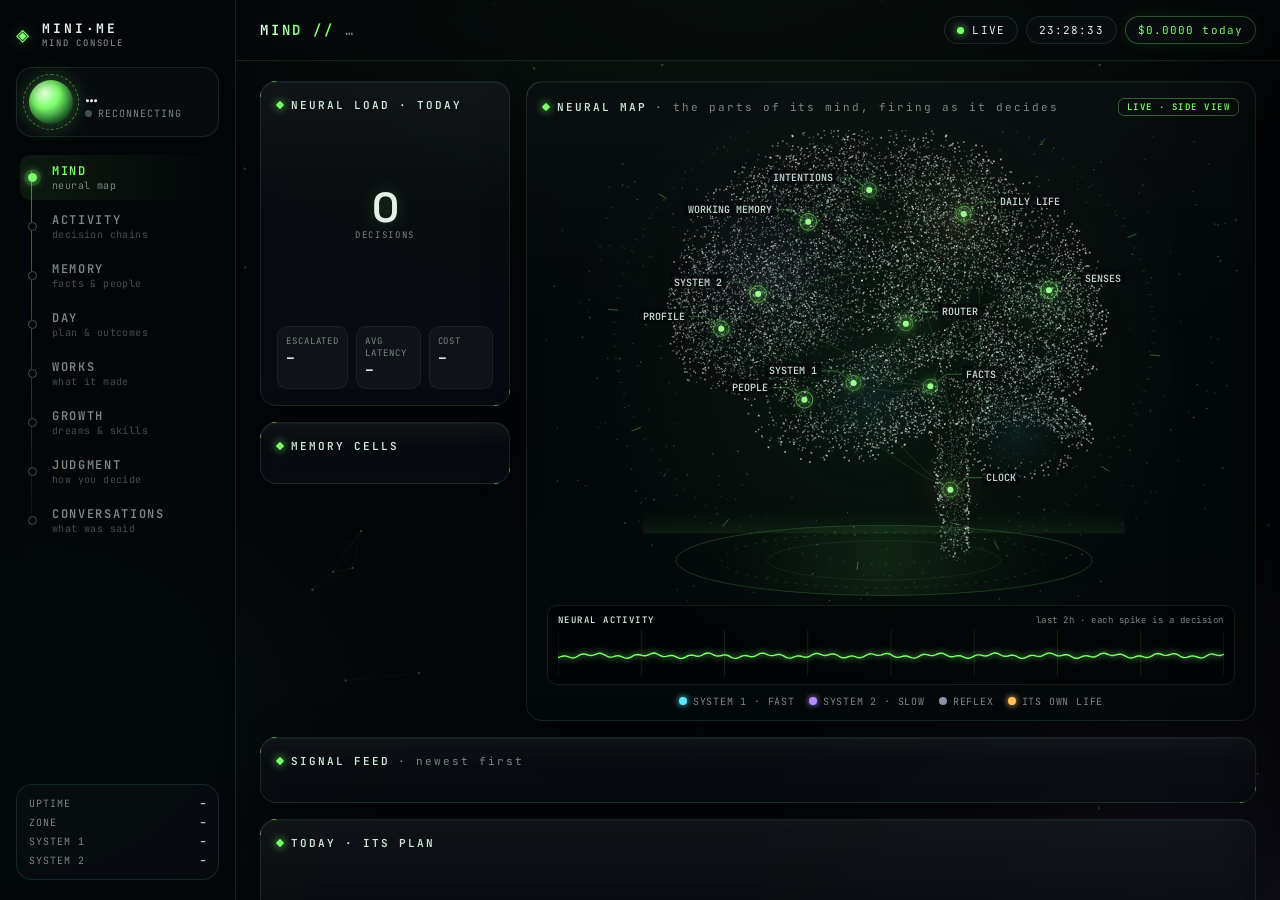
==== internal/console/web/index.html @ 93fb71ed "Seed Daniel with Busta's judgment, for Busta to review self/judgment.yaml holds decisions Busta made" ====
<!doctype html>
<html lang="en">
<head>
<meta charset="utf-8">
<meta name="viewport" content="width=device-width, initial-scale=1">
<title>Mind Console</title>
<link rel="preconnect" href="https://fonts.googleapis.com">
<link rel="stylesheet" href="https://fonts.googleapis.com/css2?family=JetBrains+Mono:wght@400;500;700&family=Space+Grotesk:wght@400;500;600;700&display=swap">
<link rel="stylesheet" href="app.css">
</head>
<body>
<canvas id="bg" aria-hidden="true"></canvas>
<div class="shell">
  <aside class="side">
    <div class="brand"><span class="glyph">◈</span><span>MINI·ME</span><span class="ver">MIND CONSOLE</span></div>
    <div class="agent">
      <div class="agent-orb"><span></span></div>
      <div>
        <div class="agent-name" id="agentName">…</div>
        <div class="agent-sub"><span class="dot" id="liveDot"></span><span id="agentState">connecting</span></div>
      </div>
    </div>
    <nav class="nav" id="nav">
      <button data-view="mind" class="on"><i></i><span>Mind</span><em>neural map</em></button>
      <button data-view="activity"><i></i><span>Activity</span><em>decision chains</em></button>
      <button data-view="memory"><i></i><span>Memory</span><em>facts &amp; people</em></button>
      <button data-view="day"><i></i><span>Day</span><em>plan &amp; outcomes</em></button>
      <button data-view="works"><i></i><span>Works</span><em>what it made</em></button>
      <button data-view="growth"><i></i><span>Growth</span><em>dreams &amp; skills</em></button>
      <button data-view="judgment"><i></i><span>Judgment</span><em>how you decide</em></button>
      <button data-view="talk"><i></i><span>Conversations</span><em>what was said</em></button>
    </nav>
    <div class="side-foot">
      <div class="kv"><span>uptime</span><b id="uptime">–</b></div>
      <div class="kv"><span>zone</span><b id="zone">–</b></div>
      <div class="kv"><span>system 1</span><b id="s1">–</b></div>
      <div class="kv"><span>system 2</span><b id="s2">–</b></div>
    </div>
  </aside>

  <main class="main">
    <header class="top">
      <div class="crumb"><span id="viewTitle">MIND</span><span class="slash">//</span><span id="crumbName">…</span></div>
      <div class="top-right">
        <div class="pill"><span class="dot live"></span>LIVE</div>
        <div class="pill mono" id="clock">--:--:--</div>
        <div class="pill accent" id="costPill">$0.0000 today</div>
      </div>
    </header>

    <!-- MIND -->
    <section class="view on" id="view-mind">
      <div class="mind-grid">
        <div class="col">
          <div class="card">
            <div class="card-h">NEURAL LOAD · TODAY</div>
            <div class="dial">
              <svg viewBox="0 0 200 200" id="dialSvg"></svg>
              <div class="dial-n"><b id="decToday">0</b><span>decisions</span></div>
            </div>
            <div class="tiers" id="tiers"></div>
            <div class="stats">
              <div><span>escalated</span><b id="escRate">–</b></div>
              <div><span>avg latency</span><b id="avgLat">–</b></div>
              <div><span>cost</span><b id="costToday">–</b></div>
            </div>
          </div>
          <div class="card">
            <div class="card-h">MEMORY CELLS</div>
            <div class="cells" id="counts"></div>
          </div>
        </div>

        <div class="card brain-card">
          <div class="card-h">NEURAL MAP <span class="muted">· the parts of its mind, firing as it decides</span>
            <span class="hud-tag">LIVE · SIDE VIEW</span></div>
          <div class="brain-wrap"><canvas id="brain"></canvas><div class="tip" id="tip"></div>
            <div class="replay" id="replay" hidden>
              <div class="replay-h"><span class="rec"></span><b>REPLAY</b><span id="replayWhen"></span><button id="replayStop" aria-label="stop the replay">✕</button></div>
              <div class="replay-what" id="replayWhat"></div>
              <div class="replay-bar"><i id="replayBar"></i></div>
              <ol class="replay-steps" id="replaySteps"></ol>
              <button class="replay-again" id="replayAgain" hidden>↻ Replay again</button>
            </div>
          </div>
          <div class="eeg-wrap">
            <div class="eeg-h"><span>NEURAL ACTIVITY</span><span class="muted">last 2h · each spike is a decision</span></div>
            <canvas id="eeg"></canvas>
          </div>
          <div class="legend">
            <span><i class="sw s1"></i>System 1 · fast</span>
            <span><i class="sw s2"></i>System 2 · slow</span>
            <span><i class="sw rx"></i>reflex</span>
            <span><i class="sw lf"></i>its own life</span>
          </div>
        </div>

        <div class="card feed-card">
          <div class="card-h">SIGNAL FEED <span class="muted">· newest first</span></div>
          <div class="axon-feed" id="feed"></div>
        </div>
      </div>

      <div class="row3">
        <div class="card">
          <div class="card-h">TODAY · ITS PLAN</div>
          <div class="plan-axon" id="plan"></div>
        </div>
        <div class="card">
          <div class="card-h">COST · 14 DAYS</div>
          <div class="bars" id="bars"></div>
          <div class="bars-axis" id="barsAxis"></div>
        </div>
        <div class="card next">
          <div class="card-h">NEXT INTENTION</div>
          <div id="next" class="next-body muted">nothing pending</div>
          <div class="card-h waiting-h">WAITING FOR YOU <span class="muted">· answer on Telegram</span></div>
          <div id="approvals" class="approvals"></div>
        </div>
      </div>
    </section>

    <!-- ACTIVITY -->
    <section class="view" id="view-activity">
      <div class="view-head">
        <div><h1>Decision chains</h1><p>Each message, tick or plan, and the parts of the mind it passed through. Click a chain for every answer.</p></div>
        <div class="chips" id="logChips"></div>
      </div>
      <div class="chains" id="log"></div>
    </section>

    <!-- MEMORY -->
    <section class="view" id="view-memory">
      <div class="view-head">
        <div><h1>Memory network</h1><p>What it knows, about itself and the people in its life. Hover a node to read it.</p></div>
      </div>
      <div class="mem-grid">
        <div class="card net-card">
          <div class="card-h">NETWORK <span class="muted">· hubs are people; points are facts</span></div>
          <div class="net-wrap"><canvas id="net"></canvas><div class="tip" id="netTip"></div></div>
          <div class="people" id="people"></div>
        </div>
        <div class="card">
          <div class="card-h">FACTS <div class="chips" id="factChips"></div></div>
          <input class="search" id="factSearch" placeholder="search memory…">
          <div class="facts" id="facts"></div>
        </div>
      </div>
    </section>

    <!-- DAY -->
    <section class="view" id="view-day">
      <div class="view-head">
        <div><h1 id="dayTitle">Today</h1><p>What it meant to do, when, and what came of it.</p></div>
        <div class="day-nav"><button id="dayPrev" aria-label="previous day">‹</button><b id="dayLabel">today</b><button id="dayNext" aria-label="next day">›</button></div>
      </div>
      <div class="day-grid">
        <div class="card">
          <div class="card-h">AXON · PLAN &amp; OUTCOMES</div>
          <div class="timeline" id="dayTimeline"></div>
        </div>
        <div class="col">
          <div class="card">
            <div class="card-h">MADE THAT DAY</div>
            <div class="worklist" id="dayWorks"></div>
          </div>
          <div class="card">
            <div class="card-h">PROJECTS</div>
            <div class="projects" id="projects"></div>
          </div>
        </div>
      </div>
    </section>

    <!-- WORKS -->
    <section class="view" id="view-works">
      <div class="view-head">
        <div><h1>Works</h1><p>Everything it made, for real, in writing, and its journal.</p></div>
        <div class="chips" id="workChips"></div>
      </div>
      <div class="works-grid" id="works"></div>
    </section>

    <!-- GROWTH -->
    <section class="view" id="view-growth">
      <div class="view-head">
        <div><h1>Growth</h1><p>Who it wants to become: its dreams, the goals that serve them, and how its skills are moving.</p></div>
      </div>
      <div class="growth-grid">
        <div class="col">
          <div class="card">
            <div class="card-h">DREAMS &amp; GOALS <span class="muted">· goals are set in its Sunday review</span></div>
            <div id="dreams" class="dreams"></div>
          </div>
        </div>
        <div class="col">
          <div class="card">
            <div class="card-h">SKILLS <span class="muted">· 1–10, from scored works and your feedback</span></div>
            <div id="skills" class="skills"></div>
          </div>
          <div class="card">
            <div class="card-h">LAST WEEKLY REVIEW</div>
            <div id="review" class="review"></div>
          </div>
        </div>
      </div>
    </section>

    <!-- JUDGMENT -->
    <section class="view" id="view-judgment">
      <div class="view-head">
        <div><h1>Judgment</h1><p>How you decide, so it can learn to decide like you. Only what you approve is used, in how it plans its day, reviews its week and plans its learning.</p></div>
        <div class="chips" id="jFilter"></div>
      </div>
      <div class="growth-grid">
        <div class="col">
          <div class="card">
            <div class="card-h">PRINCIPLES <span class="muted">· rules drawn from your decisions; edit them until they sound like you</span></div>
            <div id="principles" class="jlist"></div>
          </div>
        </div>
        <div class="col">
          <div class="card">
            <div class="card-h">YOUR DECISIONS <span class="muted">· your reasons teach it most</span></div>
            <div id="cases" class="jlist"></div>
          </div>
        </div>
      </div>
    </section>

    <!-- CONVERSATIONS -->
    <section class="view" id="view-talk">
      <div class="view-head">
        <div><h1>Conversations</h1><p>The last 14 days, including what it said first.</p></div>
      </div>
      <div class="card talk-card">
        <div class="talk" id="talk"></div>
      </div>
    </section>
  </main>
</div>

<div class="drawer" id="drawer">
  <div class="drawer-h"><span id="drawerTitle">CHAIN</span><button id="drawerClose" aria-label="close">✕</button></div>
  <div class="drawer-b" id="drawerBody"></div>
</div>
<div class="scrim" id="scrim"></div>

<script src="app.js"></script>
</body>
</html>
---- internal/console/web/app.css ----
:root {
  --bg: #040608;
  --panel: rgba(10, 15, 19, 0.70);
  --line: rgba(140, 255, 180, 0.11);
  --line2: rgba(160, 200, 255, 0.07);
  --ink: #e6f0ea;
  --soft: #c3d1ca;
  --muted: #7a8884;
  --dim: #41504b;
  --accent: #7cff6b;
  --accent-glow: rgba(124, 255, 107, 0.35);
  --s1: #5be7ff;
  --s2: #b48cff;
  --rx: #8a94a6;
  --lf: #ffc35c;
  --bad: #ff6b8b;
  --mono: "JetBrains Mono", ui-monospace, SFMono-Regular, Menlo, monospace;
  --sans: "Space Grotesk", ui-sans-serif, system-ui, -apple-system, sans-serif;
  --r: 16px;
}

* { box-sizing: border-box; }
html, body { height: 100%; }
body {
  margin: 0; color: var(--ink); font: 14px/1.5 var(--sans); overflow: hidden;
  background:
    radial-gradient(1100px 700px at 58% -10%, rgba(124, 255, 107, 0.07), transparent 60%),
    radial-gradient(900px 600px at 100% 100%, rgba(180, 140, 255, 0.08), transparent 60%),
    radial-gradient(700px 500px at 0% 80%, rgba(91, 231, 255, 0.05), transparent 60%),
    var(--bg);
}
#bg { position: fixed; inset: 0; width: 100%; height: 100%; pointer-events: none; z-index: 0; }
button { font: inherit; color: inherit; background: none; border: 0; cursor: pointer; }
b { font-weight: 600; }
.muted { color: var(--muted); font-weight: 400; }
.mono { font-family: var(--mono); }
.t-system1 { color: var(--s1); } .t-system2 { color: var(--s2); } .t-reflex { color: var(--rx); } .t-life { color: var(--lf); }

.shell { position: relative; z-index: 1; display: grid; grid-template-columns: 236px 1fr; height: 100vh; }

/* ---------- sidebar ---------- */
.side {
  display: flex; flex-direction: column; gap: 18px; padding: 20px 16px;
  border-right: 1px solid var(--line); background: rgba(4, 7, 9, 0.72); backdrop-filter: blur(14px);
}
.brand { display: grid; grid-template-columns: auto 1fr; column-gap: 10px; align-items: center; font: 700 13px var(--mono); letter-spacing: .22em; }
.brand .ver { grid-column: 2; font: 500 9px var(--mono); letter-spacing: .2em; color: var(--muted); }
.glyph { grid-row: span 2; color: var(--accent); font-size: 22px; text-shadow: 0 0 14px var(--accent-glow); }
.agent { display: flex; align-items: center; gap: 12px; padding: 12px; border: 1px solid var(--line); border-radius: var(--r); background: var(--panel); }
.agent-orb {
  position: relative; width: 44px; height: 44px; border-radius: 50%; flex: none;
  background: radial-gradient(circle at 35% 30%, #e4ffde, var(--accent) 35%, #1d5f2b 75%);
  box-shadow: 0 0 22px var(--accent-glow), inset 0 0 12px rgba(0,0,0,.4); animation: breathe 4s ease-in-out infinite;
}
.agent-orb span { position: absolute; inset: -6px; border-radius: 50%; border: 1px dashed rgba(124,255,107,.45); animation: rot 14s linear infinite; }
@keyframes rot { to { transform: rotate(360deg); } }
@keyframes breathe { 50% { box-shadow: 0 0 34px var(--accent-glow), inset 0 0 12px rgba(0,0,0,.4); } }
.agent-name { font: 600 17px var(--sans); }
.agent-sub { display: flex; align-items: center; gap: 6px; font: 10px var(--mono); color: var(--muted); text-transform: uppercase; letter-spacing: .1em; }
.dot { width: 7px; height: 7px; border-radius: 50%; background: var(--dim); display: inline-block; }
.dot.on, .dot.live { background: var(--accent); box-shadow: 0 0 8px var(--accent); animation: blink 2s infinite; }
@keyframes blink { 50% { opacity: .4; } }

/* nav: neurons on an axon */
.nav { position: relative; display: flex; flex-direction: column; gap: 4px; padding-left: 4px; }
.nav::before { content: ""; position: absolute; left: 15px; top: 16px; bottom: 16px; width: 1px; background: linear-gradient(var(--accent), rgba(124,255,107,.08)); opacity: .5; }
.nav button {
  position: relative; display: grid; grid-template-columns: 24px 1fr; grid-template-rows: auto auto; column-gap: 8px;
  padding: 8px 10px 8px 0; border-radius: 10px; text-align: left; color: var(--muted);
}
.nav button i { grid-row: span 2; align-self: center; justify-self: center; width: 9px; height: 9px; border-radius: 50%; background: var(--bg); border: 1px solid var(--dim); transition: all .25s; }
.nav button span { font: 600 12px var(--mono); letter-spacing: .14em; text-transform: uppercase; }
.nav button em { font: normal 10px var(--mono); color: var(--dim); letter-spacing: .04em; }
.nav button:hover { color: var(--ink); }
.nav button:hover i { border-color: var(--accent); }
.nav button.on { color: var(--accent); background: linear-gradient(90deg, rgba(124,255,107,.08), transparent); }
.nav button.on i { background: var(--accent); border-color: var(--accent); box-shadow: 0 0 10px var(--accent), 0 0 0 4px rgba(124,255,107,.12); }
.nav button.on em { color: var(--muted); }
.side-foot { margin-top: auto; display: grid; gap: 6px; padding: 12px; border: 1px solid var(--line); border-radius: var(--r); background: var(--panel); }
.kv { display: flex; justify-content: space-between; gap: 8px; font: 10px var(--mono); }
.kv span { color: var(--muted); text-transform: uppercase; letter-spacing: .1em; }
.kv b { font-weight: 500; text-align: right; overflow: hidden; text-overflow: ellipsis; white-space: nowrap; max-width: 124px; }

/* ---------- main ---------- */
.main { position: relative; display: flex; flex-direction: column; min-width: 0; height: 100vh; }
.top { display: flex; align-items: center; justify-content: space-between; gap: 12px; padding: 16px 24px; border-bottom: 1px solid var(--line); background: rgba(4,7,9,.4); backdrop-filter: blur(8px); }
.crumb { font: 600 14px var(--mono); letter-spacing: .2em; }
#viewTitle { background: linear-gradient(90deg, #eafff0, var(--accent)); -webkit-background-clip: text; background-clip: text; color: transparent; }
.crumb .slash { color: var(--accent); margin: 0 10px; }
#crumbName { color: var(--muted); }
.top-right { display: flex; gap: 8px; }
.pill { display: flex; align-items: center; gap: 8px; padding: 6px 12px; border-radius: 999px; border: 1px solid var(--line); background: var(--panel); font: 11px var(--mono); letter-spacing: .1em; }
.pill.accent { color: var(--accent); border-color: rgba(124,255,107,.3); box-shadow: 0 0 16px rgba(124,255,107,.08); }

.view { display: none; flex: 1; overflow: auto; padding: 20px 24px 32px; }
.view.on { display: block; animation: fade .4s ease; }
@keyframes fade { from { opacity: .35; transform: translateY(6px); } }
.view-head { display: flex; align-items: flex-end; justify-content: space-between; gap: 16px; flex-wrap: wrap; margin: 2px 0 18px; }
.view-head h1 { margin: 0; font: 600 26px var(--sans); letter-spacing: -.01em; }
.view-head p { margin: 4px 0 0; color: var(--muted); font-size: 13px; }

/* cards: glass with HUD corners */
.card {
  position: relative; border: 1px solid var(--line); border-radius: var(--r); padding: 16px;
  background: linear-gradient(180deg, rgba(255,255,255,.03), transparent 40%), var(--panel);
  backdrop-filter: blur(14px); box-shadow: 0 10px 40px rgba(0,0,0,.35), inset 0 1px 0 rgba(255,255,255,.04); min-width: 0;
}
.card::after {
  content: ""; position: absolute; inset: -1px; border-radius: var(--r); pointer-events: none; opacity: .55;
  background:
    linear-gradient(var(--accent), var(--accent)) top left / 16px 1px no-repeat,
    linear-gradient(var(--accent), var(--accent)) top left / 1px 16px no-repeat,
    linear-gradient(var(--accent), var(--accent)) bottom right / 16px 1px no-repeat,
    linear-gradient(var(--accent), var(--accent)) bottom right / 1px 16px no-repeat;
}
.card-h { display: flex; align-items: center; gap: 8px; flex-wrap: wrap; margin-bottom: 14px; font: 600 11px var(--mono); letter-spacing: .18em; color: #cfe8d6; }
.card-h::before { content: ""; width: 6px; height: 6px; border-radius: 1px; background: var(--accent); box-shadow: 0 0 8px var(--accent); transform: rotate(45deg); }
.col { display: flex; flex-direction: column; gap: 16px; min-width: 0; }
.empty { padding: 22px; text-align: center; color: var(--muted); font: 11px var(--mono); letter-spacing: .06em; }
.chips { display: flex; gap: 6px; flex-wrap: wrap; margin-left: auto; }
.chip { padding: 5px 11px; border-radius: 999px; border: 1px solid var(--line); background: rgba(0,0,0,.25); font: 10px var(--mono); letter-spacing: .1em; text-transform: uppercase; color: var(--muted); }
.chip i { display: inline-block; width: 6px; height: 6px; border-radius: 50%; margin-right: 6px; background: currentColor; }
.chip.on { color: var(--accent); border-color: rgba(124,255,107,.45); background: rgba(124,255,107,.07); }
.st { display: inline-block; padding: 2px 8px; border-radius: 999px; font: 9px var(--mono); letter-spacing: .1em; text-transform: uppercase; border: 1px solid currentColor; }
.st-pending { color: var(--s1); } .st-done { color: var(--accent); } .st-missed { color: var(--bad); } .st-cancelled { color: var(--rx); }
.tag { display: inline-block; padding: 1px 7px; border-radius: 6px; background: rgba(255,255,255,.05); font: 10px var(--mono); text-transform: uppercase; letter-spacing: .06em; color: var(--muted); }
.tag.pub { color: var(--accent); background: rgba(124,255,107,.08); }
.tag.priv { color: var(--bad); background: rgba(255,107,139,.08); }

/* ---------- mind ---------- */
.mind-grid { display: grid; grid-template-columns: 272px minmax(0, 1fr) 340px; gap: 16px; min-height: 640px; }
.brain-card { display: flex; flex-direction: column; padding-bottom: 12px; min-height: 640px; overflow: hidden;
  background: radial-gradient(ellipse at 50% 45%, rgba(124,255,107,.06), transparent 65%), linear-gradient(180deg, rgba(255,255,255,.02), transparent 40%), rgba(5,9,11,.78); }
.brain-card::before {
  content: ""; position: absolute; inset: -1px; border-radius: var(--r); padding: 1px; pointer-events: none;
  background: conic-gradient(from var(--spin, 0deg), transparent 0 70%, rgba(124,255,107,.55) 80%, rgba(91,231,255,.45) 86%, transparent 92%);
  -webkit-mask: linear-gradient(#000 0 0) content-box, linear-gradient(#000 0 0); -webkit-mask-composite: xor; mask-composite: exclude;
  animation: spin 9s linear infinite;
}
@property --spin { syntax: "<angle>"; inherits: false; initial-value: 0deg; }
@keyframes spin { to { --spin: 360deg; } }
.hud-tag { margin-left: auto; padding: 2px 8px; border-radius: 6px; border: 1px solid rgba(124,255,107,.35); color: var(--accent); font-size: 9px; letter-spacing: .16em; }
.brain-wrap { position: relative; flex: 1; min-height: 470px; }
#brain { position: absolute; inset: 0; width: 100%; height: 100%; display: block; cursor: crosshair; }
.eeg-wrap { margin: 4px 4px 10px; padding: 8px 10px 4px; border-radius: 10px; border: 1px solid var(--line); background: rgba(0,0,0,.35); }
.eeg-h { display: flex; justify-content: space-between; font: 600 9px var(--mono); letter-spacing: .16em; color: #cfe8d6; }
.eeg-h .muted { font-weight: 400; letter-spacing: .06em; }
#eeg { display: block; width: 100%; height: 54px; }
.legend { display: flex; flex-wrap: wrap; gap: 14px; justify-content: center; font: 10px var(--mono); color: var(--muted); letter-spacing: .08em; text-transform: uppercase; }
.sw { display: inline-block; width: 8px; height: 8px; border-radius: 50%; margin-right: 6px; vertical-align: 0; }
.sw.s1 { background: var(--s1); box-shadow: 0 0 6px var(--s1); } .sw.s2 { background: var(--s2); box-shadow: 0 0 6px var(--s2); }
.sw.rx { background: var(--rx); } .sw.lf { background: var(--lf); box-shadow: 0 0 6px var(--lf); }
/* replaying a decision chain over the brain */
.replay { position: absolute; left: 12px; bottom: 10px; width: min(260px, calc(100% - 24px)); z-index: 3; padding: 10px 12px;
  border: 1px solid rgba(124,255,107,.35); border-radius: 14px; background: rgba(4,8,9,.82); backdrop-filter: blur(10px);
  box-shadow: 0 0 30px rgba(124,255,107,.12); font: 11px var(--mono); }
.replay[hidden] { display: none; }
.replay-h { display: flex; align-items: center; gap: 8px; color: var(--muted); letter-spacing: .08em; }
.replay-h b { color: var(--accent); letter-spacing: .2em; }
.replay-h button { margin-left: auto; color: var(--muted); font-size: 12px; }
.replay-h button:hover { color: var(--ink); }
.rec { width: 8px; height: 8px; border-radius: 50%; background: #ff5c5c; box-shadow: 0 0 10px #ff5c5c; animation: ping 1.4s ease-out infinite; }
.replay.done .rec { background: var(--dim); box-shadow: none; animation: none; }
.replay-what { margin: 6px 0; font: 500 12px var(--sans); color: var(--soft); line-height: 1.35; display: -webkit-box; -webkit-line-clamp: 2; -webkit-box-orient: vertical; overflow: hidden; }
.replay-bar { height: 2px; background: var(--line); border-radius: 2px; overflow: hidden; margin-bottom: 8px; }
.replay-bar i { display: block; height: 100%; width: 0; background: var(--accent); box-shadow: 0 0 8px var(--accent); transition: width .4s ease; }
.replay-steps { margin: 0; padding: 0; list-style: none; display: grid; gap: 3px; max-height: 150px; overflow: auto; }
.replay-steps li { display: grid; grid-template-columns: 10px 1fr auto; gap: 8px; align-items: baseline; color: var(--dim); transition: color .3s; }
.replay-steps li::before { content: ""; width: 7px; height: 7px; border-radius: 50%; border: 1px solid currentColor; }
.replay-steps li.on { color: var(--ink); }
.replay-steps li.on::before { background: var(--c); border-color: var(--c); box-shadow: 0 0 8px var(--c); }
.replay-steps li.now { color: var(--accent); }
.replay-steps li em { font-style: normal; color: var(--muted); }
.replay-steps li .say { grid-column: 2 / 4; color: var(--soft); font: 11px var(--sans); white-space: pre-line; display: -webkit-box; -webkit-line-clamp: 2; -webkit-box-orient: vertical; overflow: hidden; }
.replay-again { margin-top: 8px; color: var(--accent); letter-spacing: .1em; }
.sig .rp { position: absolute; right: 8px; bottom: 8px; padding: 2px 7px; border: 1px solid var(--line); border-radius: 999px; font: 9px var(--mono);
  letter-spacing: .1em; color: var(--muted); opacity: 0; transition: opacity .2s; background: var(--bg); }
.sig:hover .rp, .sig:focus-within .rp { opacity: 1; }
.sig .rp:hover { color: var(--accent); border-color: var(--accent); }
.drawer-replay { display: inline-flex; align-items: center; gap: 8px; margin-bottom: 16px; padding: 7px 14px; border-radius: 999px;
  border: 1px solid rgba(124,255,107,.4); color: var(--accent); font: 600 11px var(--mono); letter-spacing: .12em; }
.drawer-replay:hover { background: rgba(124,255,107,.08); }
.tip {
  position: absolute; pointer-events: none; opacity: 0; transition: opacity .15s; max-width: 260px; z-index: 3;
  padding: 10px 12px; border-radius: 10px; border: 1px solid rgba(124,255,107,.35); background: rgba(4,7,9,.94);
  font: 11px/1.5 var(--mono); box-shadow: 0 8px 30px rgba(0,0,0,.5);
}
.tip b { display: block; color: var(--accent); letter-spacing: .1em; text-transform: uppercase; margin-bottom: 2px; }

/* neural load dial */
.dial { position: relative; width: 176px; height: 176px; margin: 0 auto 12px; }
.dial svg { width: 100%; height: 100%; overflow: visible; }
.dial .tick { stroke: rgba(255,255,255,.09); stroke-width: 3; stroke-linecap: round; transition: stroke .5s; }
.dial .tick.lit { stroke: var(--accent); filter: drop-shadow(0 0 3px var(--accent)); }
.dial .orbit { fill: none; stroke: rgba(124,255,107,.25); stroke-dasharray: 2 6; transform-origin: 100px 100px; animation: rot 30s linear infinite; }
.dial .orbit2 { fill: none; stroke: rgba(91,231,255,.18); stroke-dasharray: 30 12 4 12; transform-origin: 100px 100px; animation: rot 50s linear infinite reverse; }
.dial-n { position: absolute; inset: 0; display: grid; place-content: center; text-align: center; }
.dial-n b { font: 600 42px var(--sans); line-height: 1; text-shadow: 0 0 18px rgba(124,255,107,.25); }
.dial-n span { font: 9px var(--mono); color: var(--muted); letter-spacing: .18em; text-transform: uppercase; }
.tiers { display: grid; gap: 8px; margin-bottom: 12px; }
.tier { display: grid; grid-template-columns: 70px 1fr 28px; align-items: center; gap: 8px; font: 10px var(--mono); }
.tier span { color: var(--muted); text-transform: uppercase; letter-spacing: .08em; }
.tier .seg { display: grid; grid-template-columns: repeat(20, 1fr); gap: 2px; height: 7px; }
.tier .seg i { border-radius: 1px; background: rgba(255,255,255,.06); }
.tier .seg i.lit { background: currentColor; box-shadow: 0 0 6px currentColor; }
.tier b { text-align: right; font-weight: 500; }
.stats { display: grid; grid-template-columns: repeat(3, 1fr); gap: 8px; }
.stats div { padding: 8px; border-radius: 10px; background: rgba(255,255,255,.03); border: 1px solid var(--line2); }
.stats span { display: block; font: 9px var(--mono); color: var(--muted); text-transform: uppercase; letter-spacing: .1em; }
.stats b { font: 600 15px var(--sans); }

/* memory cells */
.cells { display: grid; grid-template-columns: 1fr 1fr; gap: 8px; }
.cell { position: relative; padding: 9px 10px 9px 30px; border-radius: 10px; background: rgba(255,255,255,.025); border: 1px solid var(--line2); overflow: hidden; }
.cell::before { content: ""; position: absolute; left: 11px; top: 50%; width: 9px; height: 9px; margin-top: -4.5px; border-radius: 50%; background: var(--c); box-shadow: 0 0 10px var(--c); }
.cell span { display: block; font: 9px var(--mono); color: var(--muted); text-transform: uppercase; letter-spacing: .1em; }
.cell b { font: 600 17px var(--sans); }

/* signal feed: neurons on an axon */
.feed-card { display: flex; flex-direction: column; min-height: 0; max-height: 700px; }
.axon-feed { position: relative; overflow: auto; padding: 2px 4px 2px 0; display: flex; flex-direction: column; gap: 6px; }
.sig { position: relative; display: grid; grid-template-columns: 26px 1fr; gap: 8px; padding: 8px 10px 8px 0; border-radius: 12px; text-align: left; width: 100%; transition: background .2s; }
.sig::before { content: ""; position: absolute; left: 12px; top: 0; bottom: -6px; width: 1px; background: var(--line); }
.sig:last-child::before { bottom: 50%; }
.sig:hover { background: rgba(124,255,107,.04); }
.sig .n { position: relative; z-index: 1; justify-self: center; margin-top: 5px; width: 11px; height: 11px; border-radius: 50%; background: var(--bg); border: 2px solid currentColor; box-shadow: 0 0 10px currentColor; }
.sig.new { animation: arrive 1s ease; }
.sig.new .n { animation: ping 1.2s ease-out 2; }
@keyframes arrive { from { background: rgba(124,255,107,.14); transform: translateX(10px); } }
@keyframes ping { 50% { box-shadow: 0 0 0 8px rgba(124,255,107,0), 0 0 18px currentColor; } }
.sig-top { display: flex; justify-content: space-between; gap: 8px; font: 10px var(--mono); }
.sig-top b { text-transform: uppercase; letter-spacing: .1em; }
.sig-top time { color: var(--muted); }
.sig-text { color: var(--soft); font-size: 13px; overflow: hidden; display: -webkit-box; -webkit-line-clamp: 2; -webkit-box-orient: vertical; }
.sig-meta { font: 10px var(--mono); color: var(--muted); margin-top: 2px; }

.row3 { display: grid; grid-template-columns: minmax(0, 1.5fr) minmax(0, 1fr) minmax(0, .8fr); gap: 16px; margin-top: 16px; }
/* today's plan on a horizontal axon, with a now marker */
.plan-axon { position: relative; height: 176px; margin: 0 66px; }
.plan-axon .line { position: absolute; left: -60px; right: -60px; height: 1px; background: linear-gradient(90deg, rgba(124,255,107,.1), rgba(124,255,107,.5), rgba(180,140,255,.4)); }
.plan-axon .hour { position: absolute; font: 9px var(--mono); color: var(--dim); transform: translateX(-50%); }
.plan-axon .now { position: absolute; height: 44px; width: 1px; background: var(--accent); box-shadow: 0 0 10px var(--accent); }
.plan-axon .now::after { content: "NOW"; position: absolute; top: -13px; left: 50%; transform: translateX(-50%); font: 600 9px var(--mono); color: var(--accent); letter-spacing: .14em; }
.pnode { position: absolute; z-index: 1; transform: translateX(-50%); width: 13px; height: 13px; border-radius: 50%; background: var(--bg); border: 2px solid currentColor; box-shadow: 0 0 10px currentColor; }
.pnode.done { background: currentColor; }
.pstem { position: absolute; width: 1px; transform: translateX(-50%); background: linear-gradient(currentColor, transparent); opacity: .5; }
.plabel { position: absolute; height: 44px; transform: translateX(-50%); font-size: 11px; color: var(--soft); text-align: center; line-height: 1.35; }
.pmore { position: absolute; right: -60px; bottom: 0; font: 9px var(--mono); color: var(--dim); }
.plabel time { display: block; font: 600 11px var(--mono); color: var(--lf); }
.plabel span { display: -webkit-box; -webkit-line-clamp: 2; -webkit-box-orient: vertical; overflow: hidden; }
.bars { display: flex; align-items: flex-end; gap: 5px; height: 112px; padding-top: 6px; }
.bars div { flex: 1; position: relative; border-radius: 4px 4px 1px 1px; min-height: 2px;
  background: linear-gradient(180deg, var(--accent), rgba(124,255,107,.12)); box-shadow: 0 0 12px rgba(124,255,107,.18); }
.bars div:hover::after { content: attr(data-t); position: absolute; bottom: 100%; left: 50%; transform: translate(-50%, -4px); white-space: nowrap; font: 10px var(--mono); padding: 3px 6px; border-radius: 6px; background: #000; border: 1px solid var(--line); z-index: 2; }
.bars-axis { display: flex; justify-content: space-between; margin-top: 6px; font: 9px var(--mono); color: var(--dim); }
.next-body time { display: block; font: 600 30px var(--sans); color: var(--lf); text-shadow: 0 0 16px rgba(255,195,92,.25); }
.next-body .in { font: 10px var(--mono); color: var(--muted); letter-spacing: .1em; text-transform: uppercase; }
.next-body p { margin: 8px 0 0; font-size: 13px; color: var(--soft); }
.waiting-h { margin-top: 18px; padding-top: 14px; border-top: 1px solid var(--line); }
.approvals { display: grid; gap: 8px; }
.appr { padding: 9px 11px; border-radius: 10px; border: 1px solid rgba(255,195,92,.35); background: rgba(255,195,92,.05); }
.appr.done { border-color: var(--line); background: none; opacity: .7; }
.appr-top { display: flex; justify-content: space-between; gap: 8px; font: 10px var(--mono); letter-spacing: .08em; color: var(--muted); text-transform: uppercase; }
.appr-top b { color: var(--lf); }
.appr.done .appr-top b { color: var(--muted); }
.appr p { margin: 5px 0 0; font-size: 12px; color: var(--soft); white-space: pre-line; display: -webkit-box; -webkit-line-clamp: 3; -webkit-box-orient: vertical; overflow: hidden; }

/* ---------- growth: dreams, goals, skills ---------- */
.growth-grid { display: grid; grid-template-columns: minmax(0, 1.3fr) minmax(0, 1fr); gap: 16px; align-items: start; }
.growth-grid .col { display: grid; gap: 16px; }
.dreams { display: grid; gap: 14px; }
.dream { padding: 14px 16px; border-radius: var(--r); border: 1px solid rgba(180,140,255,.35); background: rgba(180,140,255,.05); }
.dream.dropped { opacity: .5; border-color: var(--line); background: none; }
.dream h3 { margin: 0; font: 600 16px var(--sans); color: var(--ink); line-height: 1.35; }
.dream .src { font: 10px var(--mono); color: var(--muted); letter-spacing: .08em; text-transform: uppercase; margin-top: 4px; }
.goal { margin-top: 12px; padding: 10px 12px; border-radius: 10px; border: 1px solid var(--line); background: rgba(0,0,0,.25); }
.goal.done { border-color: rgba(124,255,107,.35); } .goal.dropped { opacity: .5; }
.goal-top { display: flex; justify-content: space-between; gap: 10px; font: 10px var(--mono); color: var(--muted); letter-spacing: .08em; text-transform: uppercase; }
.goal-top b { color: var(--lf); } .goal.done .goal-top b { color: var(--accent); }
.goal p { margin: 6px 0 0; font-size: 13px; color: var(--soft); }
.goal .when { font-size: 12px; color: var(--muted); }
.goal .pj-chips { display: flex; flex-wrap: wrap; gap: 6px; margin-top: 8px; }
.goal .pj-chips span { font: 10px var(--mono); padding: 2px 8px; border-radius: 999px; border: 1px solid var(--line); color: var(--soft); }
.lplan { margin-top: 10px; padding-top: 10px; border-top: 1px dashed var(--line); }
.lplan-h { font: 9px var(--mono); letter-spacing: .12em; color: var(--muted); margin-bottom: 6px; }
.lplan ol { margin: 0; padding-left: 18px; display: grid; gap: 4px; font-size: 12px; color: var(--dim); }
.lplan li.done { color: var(--muted); text-decoration: line-through; }
.lplan li.now { color: var(--ink); }
.lplan li.now b { color: var(--accent); }
.lplan b { font-weight: 500; }
.lp-d { margin-top: 3px; color: var(--soft); font-size: 12px; }
.lplan ul { margin: 4px 0 0; padding: 0; list-style: none; font-size: 12px; color: var(--soft); }
.lplan ul li.done { color: var(--accent); text-decoration: none; }
.lplan ul em { font-style: normal; font: 9px var(--mono); color: var(--muted); }
.skills { display: grid; gap: 14px; }
.skill-top { display: flex; justify-content: space-between; font: 12px var(--mono); color: var(--soft); }
.skill-top b { color: var(--accent); font-size: 14px; }
.skill-bar { position: relative; height: 6px; margin-top: 6px; border-radius: 3px; background: rgba(255,255,255,.07); overflow: hidden; }
.skill-bar i { position: absolute; inset: 0 auto 0 0; background: linear-gradient(90deg, rgba(124,255,107,.4), var(--accent)); box-shadow: 0 0 10px rgba(124,255,107,.4); }
.skill-ev { display: flex; align-items: flex-end; gap: 3px; height: 28px; margin-top: 8px; }
.skill-ev i { flex: 1; max-width: 14px; border-radius: 2px 2px 0 0; background: rgba(91,231,255,.55); }
.skill-ev i.owner { background: var(--lf); }
.skill-meta { margin-top: 4px; font: 10px var(--mono); color: var(--dim); }
.lessons { margin: 10px 0 0; padding: 0; list-style: none; display: grid; gap: 5px; }
.lessons li { display: grid; grid-template-columns: 62px 1fr; gap: 8px; font-size: 12px; color: var(--soft); line-height: 1.4; }
.lessons li span { font: 9px var(--mono); letter-spacing: .1em; text-transform: uppercase; color: var(--muted); padding-top: 2px; }
.lessons li.src-owner span { color: var(--lf); }
.review h4 { margin: 0 0 6px; font: 600 15px var(--sans); }
.review p { margin: 0; font-size: 13px; color: var(--soft); white-space: pre-line; }
@media (max-width: 1100px) { .growth-grid { grid-template-columns: 1fr; } }

/* ---------- judgment: principles and the owner's decisions ---------- */
.jlist { display: grid; gap: 12px; }
.jp, .jcase { padding: 12px 14px; border-radius: 12px; border: 1px solid var(--line); background: rgba(0,0,0,.25); }
.jp { border-color: rgba(255,195,92,.3); background: rgba(255,195,92,.04); }
.jp.st-approved, .jcase.st-approved { border-color: rgba(124,255,107,.35); background: rgba(124,255,107,.04); }
.jp.st-rejected, .jcase.st-rejected { opacity: .5; }
.jtop { display: flex; justify-content: space-between; gap: 10px; font: 10px var(--mono); color: var(--muted); letter-spacing: .08em; text-transform: uppercase; }
.jtop b { color: var(--lf); font-weight: 500; }
.st-approved > .jtop span { color: var(--accent); }
.jp h3 { margin: 6px 0 0; font: 600 15px var(--sans); line-height: 1.4; color: var(--ink); }
.jsit { margin: 6px 0 0; font-size: 13px; color: var(--soft); }
.jopts { display: flex; flex-wrap: wrap; gap: 6px; margin-top: 6px; }
.jopts span { font: 10px var(--mono); padding: 2px 8px; border-radius: 999px; border: 1px solid var(--line); color: var(--muted); }
.jopts span.picked { color: var(--accent); border-color: rgba(124,255,107,.45); }
.jchoice { margin: 6px 0 0; font-size: 13px; color: var(--ink); }
.jreason { margin: 4px 0 0; font-size: 12px; color: var(--soft); font-style: italic; }
.jreason.none { color: var(--dim); font-style: normal; font-family: var(--mono); font-size: 10px; }
.jbtns { display: flex; flex-wrap: wrap; gap: 6px; margin-top: 10px; }
.jb { padding: 4px 10px; border-radius: 999px; border: 1px solid var(--line); font: 10px var(--mono); letter-spacing: .08em; text-transform: uppercase; color: var(--muted); }
.jb:hover { color: var(--ink); border-color: rgba(255,255,255,.25); }
.jb-approved { color: var(--accent); border-color: rgba(124,255,107,.45); }
.jb-rejected:hover { color: var(--bad); border-color: rgba(255,107,139,.45); }
.jedit textarea { width: 100%; margin-top: 10px; padding: 8px 10px; border-radius: 8px; border: 1px solid rgba(124,255,107,.35); background: rgba(0,0,0,.4);
  color: var(--ink); font: 13px/1.45 var(--sans); resize: vertical; }
.jp details { margin-top: 10px; }
.jp summary { cursor: pointer; font: 10px var(--mono); color: var(--muted); letter-spacing: .06em; }
.jp details .jcase { margin-top: 8px; background: rgba(0,0,0,.3); }

/* ---------- activity: chains of neurons ---------- */
.chains { display: grid; gap: 10px; }
.chain {
  display: grid; grid-template-columns: 96px minmax(0, 1fr) 110px; gap: 16px; align-items: center; width: 100%; text-align: left;
  padding: 14px 16px; border-radius: var(--r); border: 1px solid var(--line); background: var(--panel); backdrop-filter: blur(12px); transition: border-color .2s, transform .2s;
}
.chain:hover { border-color: rgba(124,255,107,.4); transform: translateX(2px); }
.chain .when { font: 600 13px var(--mono); }
.chain .when small { display: block; font: 10px var(--mono); color: var(--muted); font-weight: 400; }
.chain .what { font-size: 14px; color: var(--ink); margin-bottom: 8px; overflow: hidden; white-space: nowrap; text-overflow: ellipsis; }
.chain .what .src { font: 10px var(--mono); color: var(--muted); letter-spacing: .1em; text-transform: uppercase; margin-right: 8px; }
.links { display: flex; align-items: center; flex-wrap: wrap; row-gap: 6px; }
.link { display: flex; align-items: center; gap: 6px; font: 10px var(--mono); letter-spacing: .06em; text-transform: uppercase; }
.link i { width: 9px; height: 9px; border-radius: 50%; background: currentColor; box-shadow: 0 0 8px currentColor; }
.link + .link::before { content: ""; width: 26px; height: 1px; margin: 0 8px 0 2px; background: linear-gradient(90deg, rgba(124,255,107,.15), rgba(124,255,107,.6)); }
.chain .reply { margin-top: 8px; font-size: 13px; color: var(--soft); overflow: hidden; white-space: nowrap; text-overflow: ellipsis; }
.chain .reply::before { content: "↳ "; color: var(--accent); }
.chain .cost { text-align: right; font: 11px var(--mono); color: var(--muted); }
.chain .cost b { display: block; font-size: 13px; color: var(--ink); }

/* ---------- memory ---------- */
.mem-grid { display: grid; grid-template-columns: minmax(0, 1.25fr) minmax(0, 1fr); gap: 16px; align-items: start; }
.net-card { overflow: hidden; }
.net-wrap { position: relative; height: 430px; margin: -4px -6px 8px; }
#net { position: absolute; inset: 0; width: 100%; height: 100%; cursor: crosshair; }
.people { display: grid; grid-template-columns: repeat(auto-fill, minmax(220px, 1fr)); gap: 10px; }
.person { display: grid; grid-template-columns: 40px 1fr; gap: 12px; padding: 12px; border-radius: 12px; border: 1px solid var(--line2); background: rgba(255,255,255,.02); }
.avatar { width: 40px; height: 40px; border-radius: 50%; display: grid; place-items: center; font: 600 15px var(--sans); color: #06110a; background: linear-gradient(135deg, var(--accent), var(--s1)); box-shadow: 0 0 14px rgba(124,255,107,.25); }
.person h4 { margin: 0; font: 600 14px var(--sans); }
.person p { margin: 2px 0 6px; font-size: 12px; color: var(--soft); }
.search { width: 100%; margin-bottom: 12px; padding: 10px 12px; border-radius: 10px; border: 1px solid var(--line); background: rgba(0,0,0,.35); color: var(--ink); font: 13px var(--sans); outline: none; }
.search:focus { border-color: rgba(124,255,107,.45); box-shadow: 0 0 0 3px rgba(124,255,107,.08); }
.facts { display: grid; gap: 8px; max-height: 640px; overflow: auto; padding-right: 4px; }
.fact { position: relative; padding: 10px 12px 10px 28px; border-radius: 12px; border: 1px solid var(--line2); background: rgba(255,255,255,.02); }
.fact::before { content: ""; position: absolute; left: 11px; top: 15px; width: 8px; height: 8px; border-radius: 50%; background: var(--c, var(--accent)); box-shadow: 0 0 8px var(--c, var(--accent)); }
.fact p { margin: 0 0 6px; }
.fact-meta { display: flex; flex-wrap: wrap; gap: 6px; align-items: center; font: 10px var(--mono); color: var(--muted); }

/* ---------- day ---------- */
.day-nav { display: flex; align-items: center; gap: 12px; font: 600 12px var(--mono); letter-spacing: .12em; }
.day-nav button { width: 34px; height: 34px; border-radius: 10px; border: 1px solid var(--line); background: var(--panel); font-size: 16px; }
.day-nav button:hover { border-color: rgba(124,255,107,.45); color: var(--accent); }
.day-grid { display: grid; grid-template-columns: minmax(0, 1.3fr) minmax(0, 1fr); gap: 16px; align-items: start; }
.timeline { position: relative; display: grid; gap: 16px; padding-left: 30px; }
.timeline::before { content: ""; position: absolute; left: 10px; top: 6px; bottom: 6px; width: 2px; border-radius: 2px; background: linear-gradient(var(--s1), var(--accent) 50%, var(--s2)); opacity: .45; box-shadow: 0 0 10px rgba(124,255,107,.3); }
.tl { position: relative; padding: 10px 12px; border-radius: 12px; border: 1px solid var(--line2); background: rgba(255,255,255,.02); }
.tl::before { content: ""; position: absolute; left: -26px; top: 15px; width: 12px; height: 12px; border-radius: 50%; background: var(--bg); border: 2px solid currentColor; box-shadow: 0 0 10px currentColor; }
.tl.st-done::before { background: currentColor; }
.tl-top { display: flex; align-items: center; gap: 8px; flex-wrap: wrap; }
.tl time { font: 600 14px var(--mono); color: var(--ink); }
.tl p { margin: 6px 0 2px; color: var(--ink); }
.tl .res { font: 11px var(--mono); color: var(--muted); }
.tl .res::before { content: "↳ "; color: var(--accent); }
.now-mark { position: relative; height: 1px; margin: -6px 0; background: linear-gradient(90deg, var(--accent), transparent); box-shadow: 0 0 10px var(--accent); }
.now-mark::before { content: "NOW"; position: absolute; left: -30px; top: -7px; font: 600 9px var(--mono); color: var(--accent); letter-spacing: .12em; }
.worklist, .projects { display: grid; gap: 8px; }
.wk { display: block; width: 100%; text-align: left; padding: 10px 12px; border-radius: 12px; border: 1px solid var(--line2); background: rgba(255,255,255,.02); }
.wk:hover { border-color: rgba(124,255,107,.4); }
.wk b { display: block; font-size: 14px; }
.wk span { font: 10px var(--mono); color: var(--muted); text-transform: uppercase; letter-spacing: .08em; }
.pj { position: relative; padding: 12px 12px 12px 16px; border-radius: 12px; border: 1px solid var(--line2); background: rgba(255,255,255,.02); overflow: hidden; }
.pj::before { content: ""; position: absolute; left: 0; top: 0; bottom: 0; width: 3px; background: var(--c, var(--accent)); box-shadow: 0 0 12px var(--c, var(--accent)); }
.pj b { display: block; font-size: 15px; }
.pj span { font: 10px var(--mono); color: var(--muted); text-transform: uppercase; letter-spacing: .08em; }
.pj p { margin: 6px 0 0; font-size: 12px; color: var(--soft); }
.progress { margin-top: 8px; }
.progress-h { display: flex; justify-content: space-between; gap: 8px; font: 10px var(--mono); color: var(--muted); }
.progress-h b { color: var(--c); }
.progress-bar { height: 4px; margin-top: 4px; border-radius: 2px; background: rgba(255,255,255,.06); overflow: hidden; }
.progress-bar i { display: block; height: 100%; background: var(--c); box-shadow: 0 0 8px var(--c); }

/* ---------- works ---------- */
.works-grid { display: grid; grid-template-columns: repeat(auto-fill, minmax(270px, 1fr)); gap: 14px; }
.work-card { position: relative; text-align: left; min-height: 200px; display: flex; flex-direction: column; gap: 8px; overflow: hidden; transition: transform .25s, border-color .25s; }
.work-card::before { content: ""; position: absolute; inset: 0; pointer-events: none; background: radial-gradient(400px 160px at 100% 0%, color-mix(in srgb, var(--c) 18%, transparent), transparent 70%); }
.work-card:hover { transform: translateY(-3px); border-color: color-mix(in srgb, var(--c) 60%, transparent); }
.work-card .kind { font: 600 10px var(--mono); letter-spacing: .16em; text-transform: uppercase; color: var(--c); }
.work-card h3 { margin: 0; font: 600 19px var(--sans); }
.work-card p { margin: 0; font-size: 13px; color: var(--soft); display: -webkit-box; -webkit-line-clamp: 4; -webkit-box-orient: vertical; overflow: hidden; }
.work-card .when { margin-top: auto; display: flex; justify-content: space-between; font: 10px var(--mono); color: var(--muted); }
.reader { white-space: pre-wrap; font: 15px/1.8 var(--sans); color: #dfe9e3; }

/* ---------- conversations ---------- */
.talk-card { max-width: 900px; }
.talk { display: flex; flex-direction: column; gap: 8px; }
.who { display: flex; align-items: center; gap: 10px; margin: 6px 0 8px; font: 600 11px var(--mono); letter-spacing: .14em; color: var(--muted); text-transform: uppercase; }
.dayline { display: flex; align-items: center; gap: 12px; margin: 12px 0 4px; font: 10px var(--mono); color: var(--dim); letter-spacing: .14em; text-transform: uppercase; }
.dayline::before, .dayline::after { content: ""; flex: 1; height: 1px; background: var(--line); }
.bub { position: relative; max-width: 72%; padding: 10px 14px; border-radius: 16px; font-size: 14px; white-space: pre-wrap; }
.bub.them { align-self: flex-start; background: rgba(255,255,255,.05); border: 1px solid var(--line2); border-bottom-left-radius: 4px; }
.bub.me { align-self: flex-end; background: linear-gradient(135deg, rgba(124,255,107,.15), rgba(91,231,255,.08)); border: 1px solid rgba(124,255,107,.28); border-bottom-right-radius: 4px; box-shadow: 0 0 22px rgba(124,255,107,.07); }
.bub small { display: block; margin-top: 4px; font: 10px var(--mono); color: var(--muted); }
.first { color: var(--lf); }

/* ---------- drawer ---------- */
.drawer {
  position: fixed; top: 0; right: 0; bottom: 0; width: min(580px, 100vw); z-index: 20; transform: translateX(100%);
  transition: transform .32s ease; display: flex; flex-direction: column;
  background: rgba(5, 8, 11, .96); border-left: 1px solid rgba(124,255,107,.3); box-shadow: -20px 0 60px rgba(0,0,0,.5);
}
.drawer.on { transform: none; }
.drawer-h { display: flex; justify-content: space-between; align-items: center; padding: 16px 20px; border-bottom: 1px solid var(--line); font: 600 12px var(--mono); letter-spacing: .18em; }
.drawer-b { flex: 1; overflow: auto; padding: 18px 20px; }
.scrim { position: fixed; inset: 0; z-index: 10; background: rgba(0,0,0,.5); backdrop-filter: blur(2px); opacity: 0; pointer-events: none; transition: opacity .3s; }
.scrim.on { opacity: 1; pointer-events: auto; }
.step { position: relative; padding: 0 0 18px 22px; border-left: 1px solid var(--line); margin-left: 6px; }
.step:last-child { border-color: transparent; }
.step::before { content: ""; position: absolute; left: -6px; top: 2px; width: 11px; height: 11px; border-radius: 50%; background: currentColor; box-shadow: 0 0 10px currentColor; }
.step h4 { margin: 0 0 4px; font: 600 12px var(--mono); letter-spacing: .1em; text-transform: uppercase; }
.step .meta { font: 10px var(--mono); color: var(--muted); margin-bottom: 8px; }
.ans { display: grid; grid-template-columns: 150px 1fr 44px auto; gap: 8px; align-items: center; margin: 4px 0; font: 11px var(--mono); color: var(--ink); }
.ans .bar { height: 5px; border-radius: 3px; background: rgba(255,255,255,.07); overflow: hidden; }
.ans .bar i { display: block; height: 100%; background: currentColor; box-shadow: 0 0 6px currentColor; }
.lbl { display: flex; gap: 4px; align-items: center; font: 10px var(--mono); color: var(--muted); }
.lbl.right { color: var(--accent); } .lbl.wrong { color: var(--lf); }
.lb { width: 20px; height: 18px; border-radius: 6px; border: 1px solid var(--line); color: var(--muted); font-size: 10px; }
.lb:hover { color: var(--accent); border-color: var(--accent); }
.lb-pick { background: var(--bg); color: var(--ink); border: 1px solid var(--line); border-radius: 6px; font: 10px var(--mono); padding: 1px 4px; }
.ans span:first-child { overflow: hidden; text-overflow: ellipsis; white-space: nowrap; color: var(--muted); }
.quote { margin: 8px 0; padding: 10px 12px; border-radius: 10px; background: rgba(255,255,255,.04); border-left: 2px solid currentColor; color: var(--ink); white-space: pre-wrap; font-size: 13px; }
.percept { margin-bottom: 18px; padding: 12px; border-radius: 12px; border: 1px solid var(--line); background: rgba(255,255,255,.03); }
.percept span { font: 10px var(--mono); color: var(--muted); letter-spacing: .1em; text-transform: uppercase; }
.percept p { margin: 4px 0 0; font-size: 15px; }

/* ---------- narrower screens ---------- */
@media (max-width: 1280px) {
  .mind-grid { grid-template-columns: 250px minmax(0, 1fr); }
  .feed-card { grid-column: 1 / -1; max-height: 420px; }
  .row3 { grid-template-columns: 1fr 1fr; }
  .row3 > :first-child { grid-column: 1 / -1; }
}
@media (max-width: 900px) {
  body { overflow: auto; }
  .shell { grid-template-columns: 1fr; height: auto; }
  .side { flex-direction: row; flex-wrap: wrap; align-items: center; border-right: 0; border-bottom: 1px solid var(--line); }
  .nav { flex-direction: row; flex-wrap: wrap; } .nav::before, .nav em { display: none; }
  .side-foot, .agent { display: none; }
  .main { height: auto; }
  .view { overflow: visible; padding: 16px; }
  .mind-grid, .row3, .mem-grid, .day-grid { grid-template-columns: 1fr; }
  .chain { grid-template-columns: 1fr; }
  .chain .cost { text-align: left; }
}
@media (prefers-reduced-motion: reduce) { *, *::before, *::after { animation: none !important; transition: none !important; } }
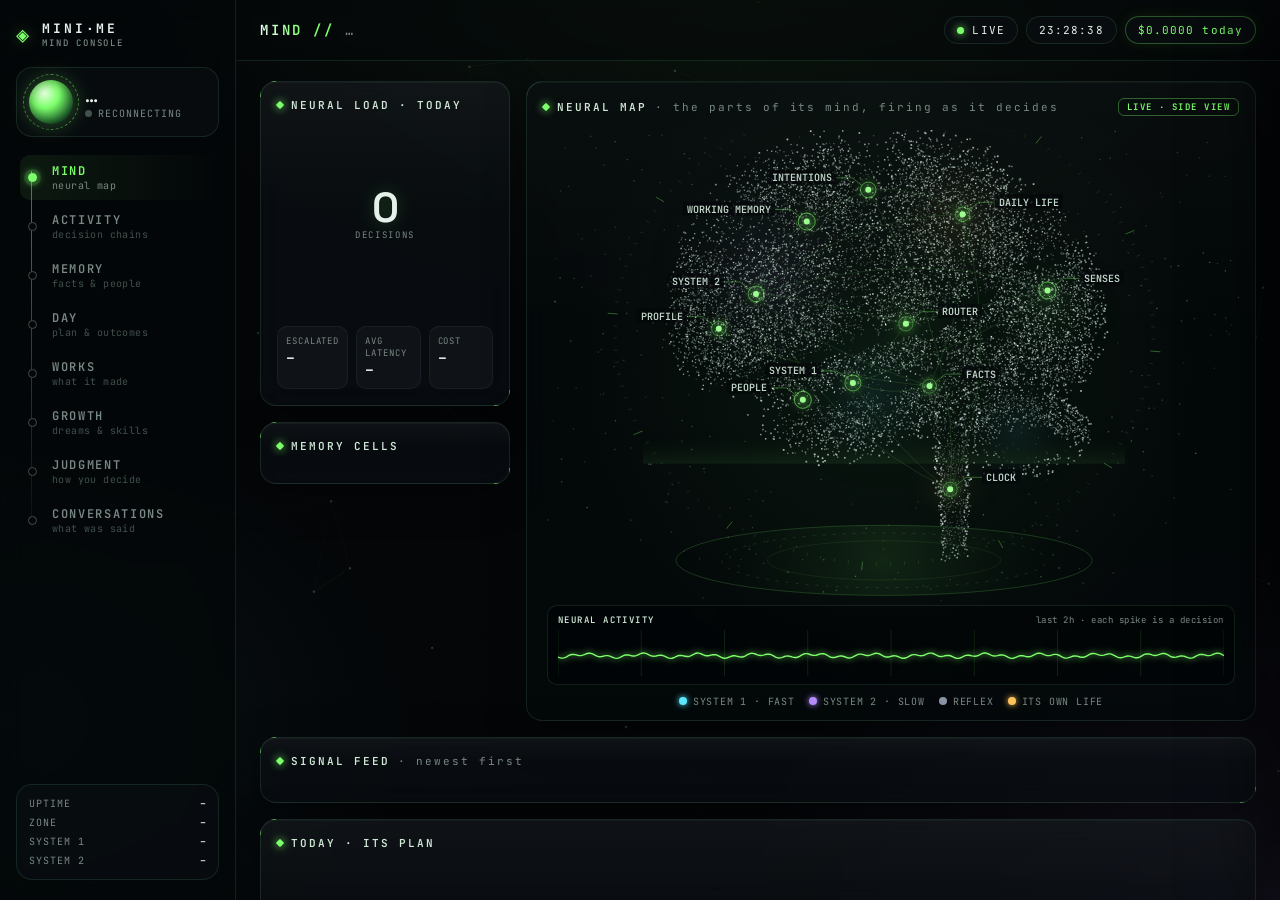
==== commit 252e8dfe: "Let Daniel predict Busta's choices and learn from his answers On his own decisions (today's focus, s" ====
--- a/internal/console/web/index.html
+++ b/internal/console/web/index.html
@@ -210,6 +210,14 @@
     <section class="view" id="view-judgment">
       <div class="view-head">
         <div><h1>Judgment</h1><p>How you decide, so it can learn to decide like you. Only what you approve is used, in how it plans its day, reviews its week and plans its learning.</p></div>
+      </div>
+      <div class="card calls-card">
+        <div class="card-h">HIS CALLS <span class="muted">· what he decided and how sure he was you'd agree; grade the ones you weren't asked</span></div>
+        <div id="agreement" class="agreement"></div>
+        <div id="calls" class="jlist"></div>
+      </div>
+      <div class="view-head jhead">
+        <div><p>Principles and your decisions: what he decides by.</p></div>
         <div class="chips" id="jFilter"></div>
       </div>
       <div class="growth-grid">
--- a/internal/console/web/app.css
+++ b/internal/console/web/app.css
@@ -335,6 +335,21 @@
   color: var(--ink); font: 13px/1.45 var(--sans); resize: vertical; }
 .jp details { margin-top: 10px; }
 .jp summary { cursor: pointer; font: 10px var(--mono); color: var(--muted); letter-spacing: .06em; }
+.calls-card { margin-bottom: 16px; }
+.jhead { margin-top: 4px; }
+.agreement { display: grid; grid-template-columns: repeat(auto-fill, minmax(200px, 1fr)); gap: 8px; margin-bottom: 14px; }
+.agr { position: relative; overflow: hidden; padding: 8px 10px; border-radius: 10px; border: 1px solid var(--line); background: rgba(0,0,0,.25); }
+.agr b { display: block; font: 600 10px var(--mono); letter-spacing: .08em; text-transform: uppercase; color: var(--soft); }
+.agr span { font: 10px var(--mono); color: var(--muted); }
+.agr i { position: absolute; left: 0; bottom: 0; height: 2px; background: var(--s1); }
+.agr.earned { border-color: rgba(124,255,107,.45); } .agr.earned i { background: var(--accent); }
+.jcall { padding: 12px 14px; border-radius: 12px; border: 1px solid var(--line); background: rgba(0,0,0,.25); }
+.jcall.agree { border-color: rgba(124,255,107,.3); } .jcall.differ { border-color: rgba(255,195,92,.4); }
+.jcall .jopts span.his { color: var(--s1); border-color: rgba(91,231,255,.4); }
+.jcall .jopts span.yours { color: var(--lf); border-color: rgba(255,195,92,.55); }
+.jcall .jopts span.his.yours { color: var(--accent); border-color: rgba(124,255,107,.5); }
+.jgrade { display: flex; flex-wrap: wrap; align-items: center; gap: 6px; margin-top: 10px; }
+.jgrade span { font: 10px var(--mono); color: var(--muted); letter-spacing: .06em; text-transform: uppercase; margin-right: 4px; }
 .jp details .jcase { margin-top: 8px; background: rgba(0,0,0,.3); }
 
 /* ---------- activity: chains of neurons ---------- */
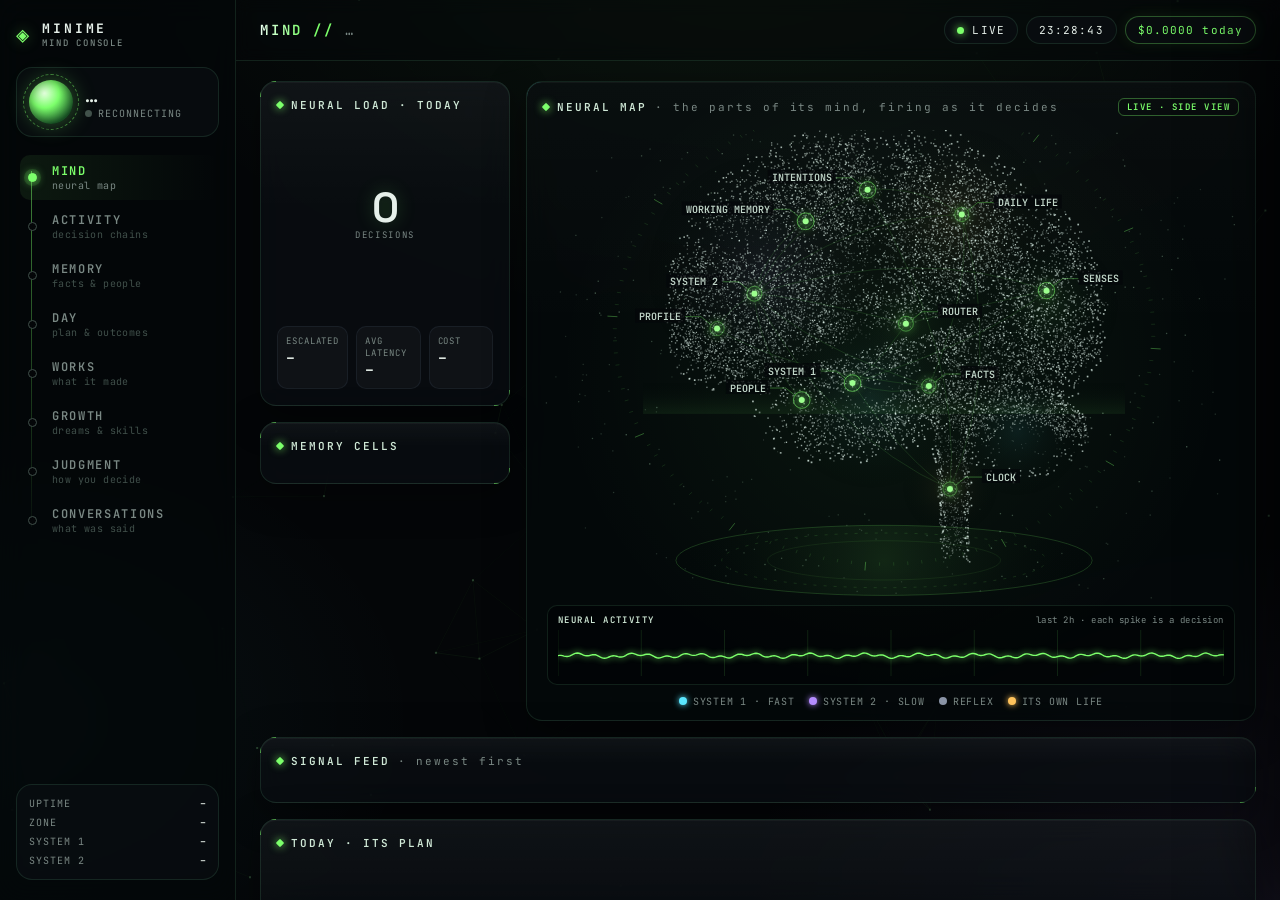
==== commit 23fd58a6: "Ship five lives, keep yours private, and deepen judgment - Five lives in lives/ (Daniel, Mei, Tomás," ====
--- a/internal/console/web/index.html
+++ b/internal/console/web/index.html
@@ -12,7 +12,7 @@
 <canvas id="bg" aria-hidden="true"></canvas>
 <div class="shell">
   <aside class="side">
-    <div class="brand"><span class="glyph">◈</span><span>MINI·ME</span><span class="ver">MIND CONSOLE</span></div>
+    <div class="brand"><span class="glyph">◈</span><span>MINIME</span><span class="ver">MIND CONSOLE</span></div>
     <div class="agent">
       <div class="agent-orb"><span></span></div>
       <div>
--- a/internal/console/web/app.css
+++ b/internal/console/web/app.css
@@ -336,6 +336,22 @@
 .jp details { margin-top: 10px; }
 .jp summary { cursor: pointer; font: 10px var(--mono); color: var(--muted); letter-spacing: .06em; }
 .calls-card { margin-bottom: 16px; }
+.jout { margin: 8px 0 0; font-size: 12px; color: var(--soft); }
+.jout b { font-weight: 600; color: var(--ink); }
+.jout em { font-style: normal; font: 9px var(--mono); color: var(--muted); margin-left: 6px; letter-spacing: .06em; text-transform: uppercase; }
+.jout i { font-style: normal; }
+.jout.v-good_call i, .jout.v-unlucky i { color: var(--accent); }
+.jout.v-bad_call i, .jout.v-lucky i { color: var(--lf); }
+.jpick.on { color: var(--accent); border-color: rgba(124,255,107,.5); }
+.jgroup { display: grid; gap: 10px; }
+.jgroup + .jgroup { margin-top: 16px; }
+.jgroup-h { font: 600 10px var(--mono); letter-spacing: .14em; color: var(--soft); }
+.jgroup-h span { font-weight: 400; letter-spacing: .04em; color: var(--muted); margin-left: 6px; }
+.jp.k-boundary { border-color: rgba(255,107,139,.35); background: rgba(255,107,139,.04); }
+.jp.k-boundary .jtop b { color: var(--bad); }
+.jp.k-priority .jtop b { color: var(--s1); }
+.jrank { margin-top: 6px; }
+.jb:disabled { opacity: .35; cursor: default; }
 .jhead { margin-top: 4px; }
 .agreement { display: grid; grid-template-columns: repeat(auto-fill, minmax(200px, 1fr)); gap: 8px; margin-bottom: 14px; }
 .agr { position: relative; overflow: hidden; padding: 8px 10px; border-radius: 10px; border: 1px solid var(--line); background: rgba(0,0,0,.25); }
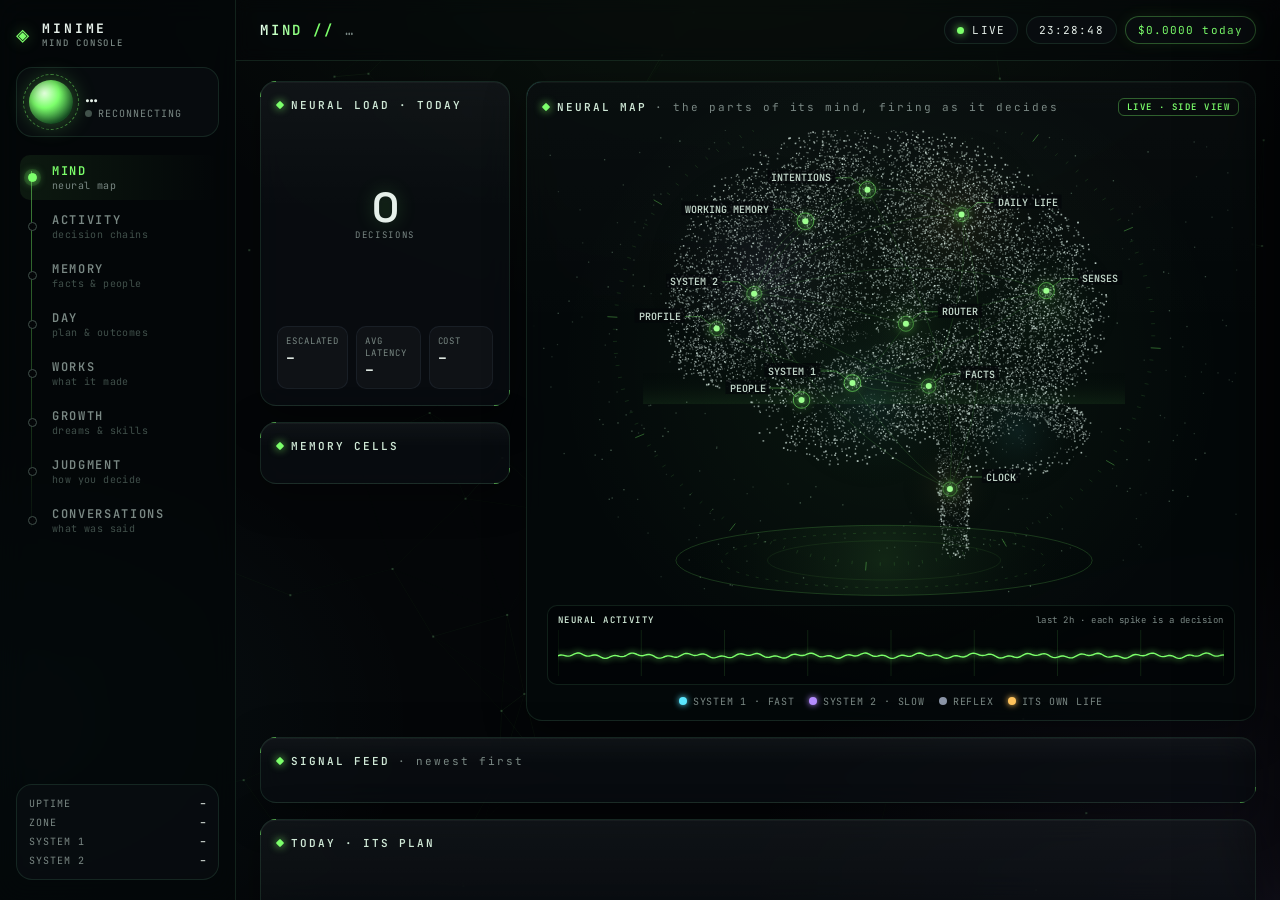
==== commit 40e766fd: "Weigh stakes, find similar decisions, and learn the owner's taste - Every call carries its stakes (l" ====
--- a/internal/console/web/index.html
+++ b/internal/console/web/index.html
@@ -216,6 +216,10 @@
         <div id="agreement" class="agreement"></div>
         <div id="calls" class="jlist"></div>
       </div>
+      <div class="card calls-card">
+        <div class="card-h">YOUR TASTE <span class="muted">· what you like and don't in his work, beyond how good it is; from your comments, or add it on any work</span></div>
+        <div id="tastes" class="tastes"></div>
+      </div>
       <div class="view-head jhead">
         <div><p>Principles and your decisions: what he decides by.</p></div>
         <div class="chips" id="jFilter"></div>
--- a/internal/console/web/app.css
+++ b/internal/console/web/app.css
@@ -336,6 +336,21 @@
 .jp details { margin-top: 10px; }
 .jp summary { cursor: pointer; font: 10px var(--mono); color: var(--muted); letter-spacing: .06em; }
 .calls-card { margin-bottom: 16px; }
+.tastes { display: grid; grid-template-columns: repeat(auto-fill, minmax(260px, 1fr)); gap: 8px; }
+.taste { position: relative; padding: 8px 32px 8px 10px; border-radius: 10px; border: 1px solid var(--line); background: rgba(0,0,0,.25); }
+.taste span { font: 9px var(--mono); letter-spacing: .08em; text-transform: uppercase; color: var(--muted); }
+.taste.likes span { color: var(--accent); } .taste.dislikes span { color: var(--lf); }
+.taste p { margin: 3px 0 0; font-size: 13px; color: var(--soft); }
+.taste .jb { position: absolute; top: 6px; right: 6px; padding: 2px 7px; }
+.taste-form { margin-top: 22px; padding-top: 14px; border-top: 1px dashed var(--line); }
+.taste-form textarea { width: 100%; margin-top: 8px; padding: 8px 10px; border-radius: 8px; border: 1px solid var(--line); background: rgba(0,0,0,.4);
+  color: var(--ink); font: 13px/1.45 var(--sans); resize: vertical; }
+.taste-saved { font: 10px var(--mono); color: var(--accent); align-self: center; }
+.jstakes { display: inline-block; margin-top: 6px; padding: 1px 8px; border-radius: 999px; font: 9px var(--mono); letter-spacing: .08em;
+  text-transform: uppercase; border: 1px solid var(--line); color: var(--muted); }
+.jstakes.s-medium { color: var(--lf); border-color: rgba(255,195,92,.35); }
+.jstakes.s-high { color: var(--bad); border-color: rgba(255,107,139,.4); }
+.agr-by { grid-column: 1 / -1; font: 9px var(--mono); letter-spacing: .12em; text-transform: uppercase; color: var(--muted); margin-top: 4px; }
 .jout { margin: 8px 0 0; font-size: 12px; color: var(--soft); }
 .jout b { font-weight: 600; color: var(--ink); }
 .jout em { font-style: normal; font: 9px var(--mono); color: var(--muted); margin-left: 6px; letter-spacing: .06em; text-transform: uppercase; }
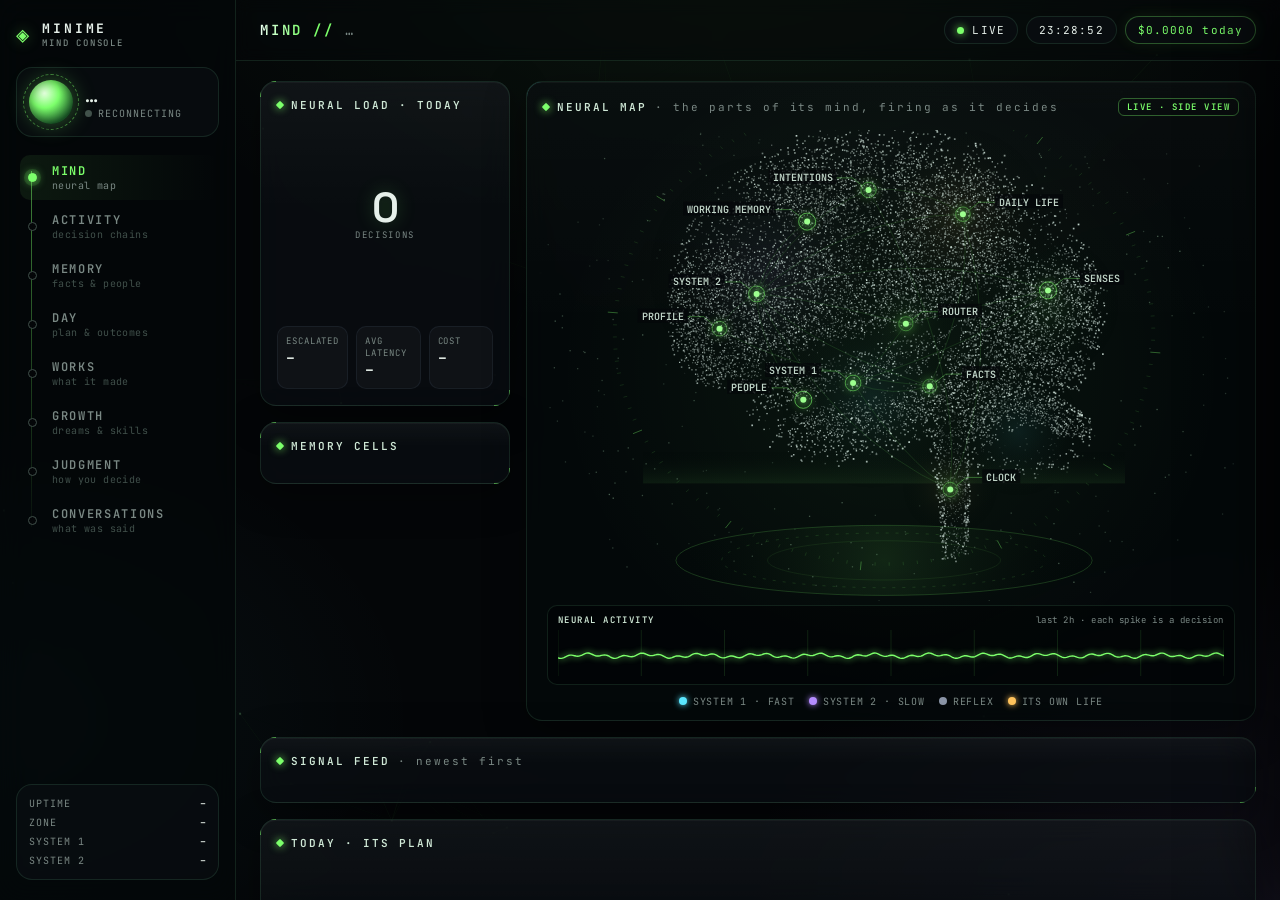
==== commit f597702a: "Give minime a logo, and move learning stages on as he practises - Mini, the minime mark: a person wi" ====
--- a/internal/console/web/index.html
+++ b/internal/console/web/index.html
@@ -4,6 +4,7 @@
 <meta charset="utf-8">
 <meta name="viewport" content="width=device-width, initial-scale=1">
 <title>Mind Console</title>
+<link rel="icon" href="favicon.svg" type="image/svg+xml">
 <link rel="preconnect" href="https://fonts.googleapis.com">
 <link rel="stylesheet" href="https://fonts.googleapis.com/css2?family=JetBrains+Mono:wght@400;500;700&family=Space+Grotesk:wght@400;500;600;700&display=swap">
 <link rel="stylesheet" href="app.css">
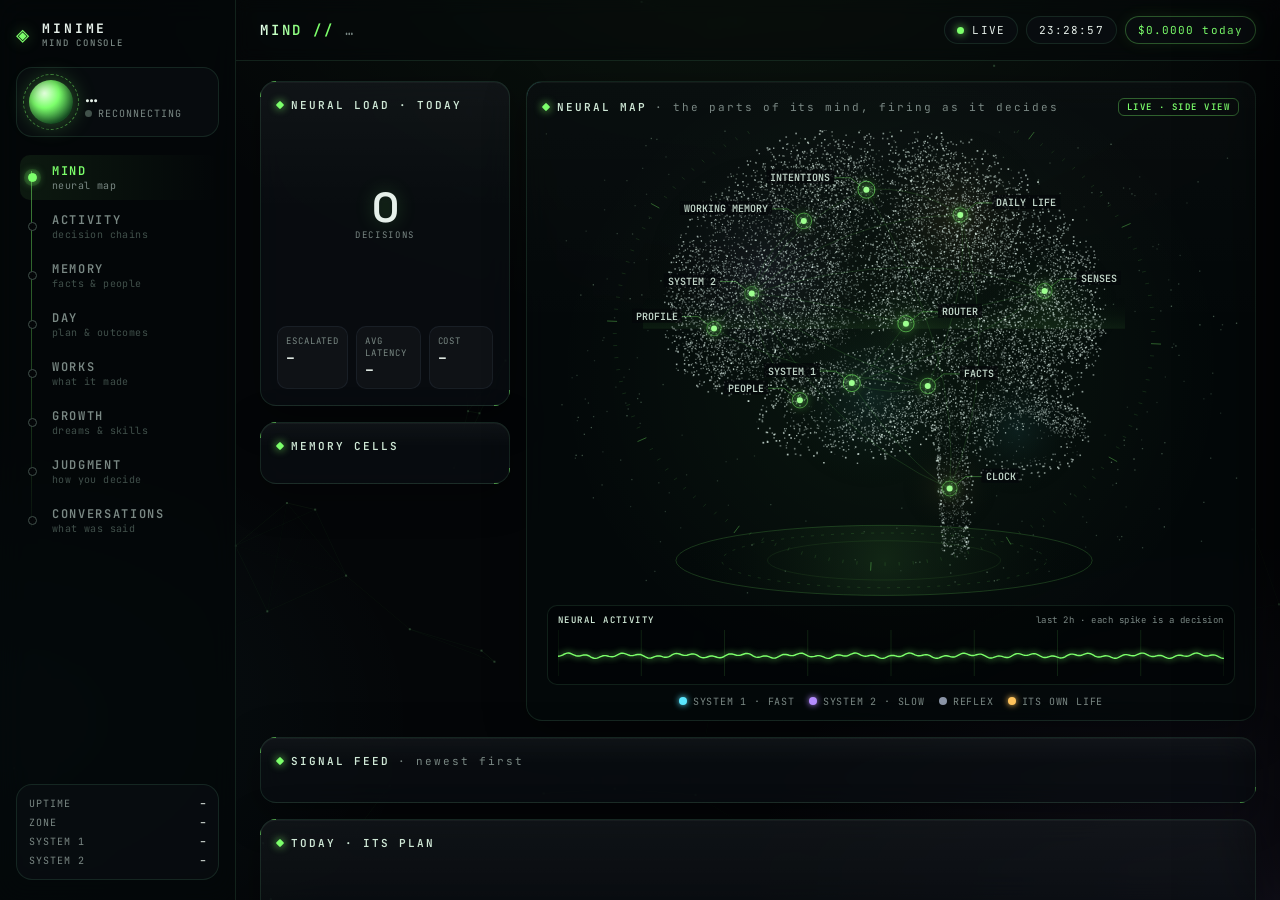
==== commit 02adf41c: "Let them read through tools from MCP servers you connect - tools in config (or living.yaml): MCP ser" ====
--- a/internal/console/web/index.html
+++ b/internal/console/web/index.html
@@ -117,6 +117,8 @@
           <div id="next" class="next-body muted">nothing pending</div>
           <div class="card-h waiting-h">WAITING FOR YOU <span class="muted">· answer on Telegram</span></div>
           <div id="approvals" class="approvals"></div>
+          <div id="toolsH" class="card-h waiting-h" hidden>TOOLS <span class="muted">· read only</span></div>
+          <div id="tools" class="approvals"></div>
         </div>
       </div>
     </section>
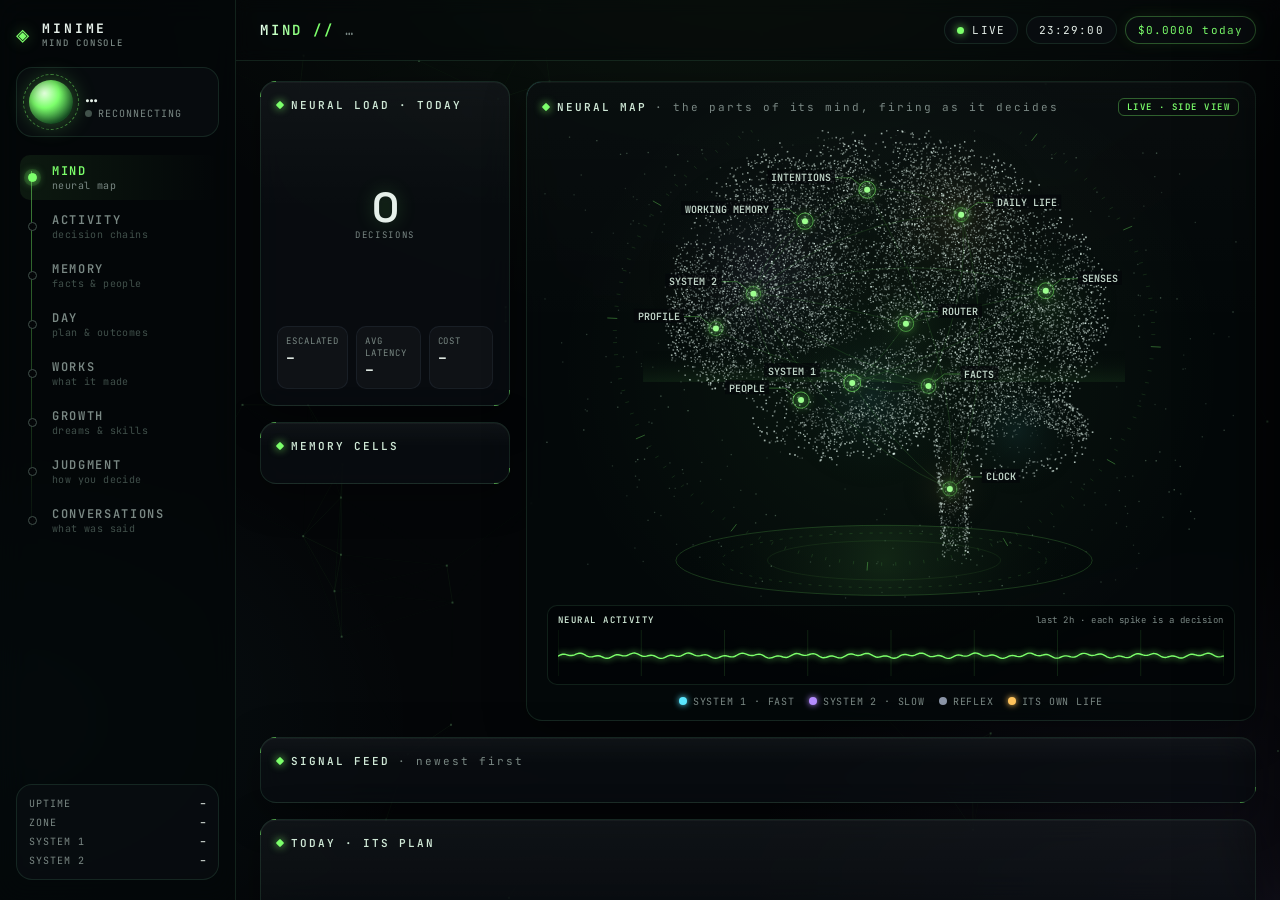
==== commit 20a67131: "Let tools change things, with the owner's OK, and send each approval once - A tool's class in config" ====
--- a/internal/console/web/index.html
+++ b/internal/console/web/index.html
@@ -117,7 +117,7 @@
           <div id="next" class="next-body muted">nothing pending</div>
           <div class="card-h waiting-h">WAITING FOR YOU <span class="muted">· answer on Telegram</span></div>
           <div id="approvals" class="approvals"></div>
-          <div id="toolsH" class="card-h waiting-h" hidden>TOOLS <span class="muted">· read only</span></div>
+          <div id="toolsH" class="card-h waiting-h" hidden>TOOLS</div>
           <div id="tools" class="approvals"></div>
         </div>
       </div>
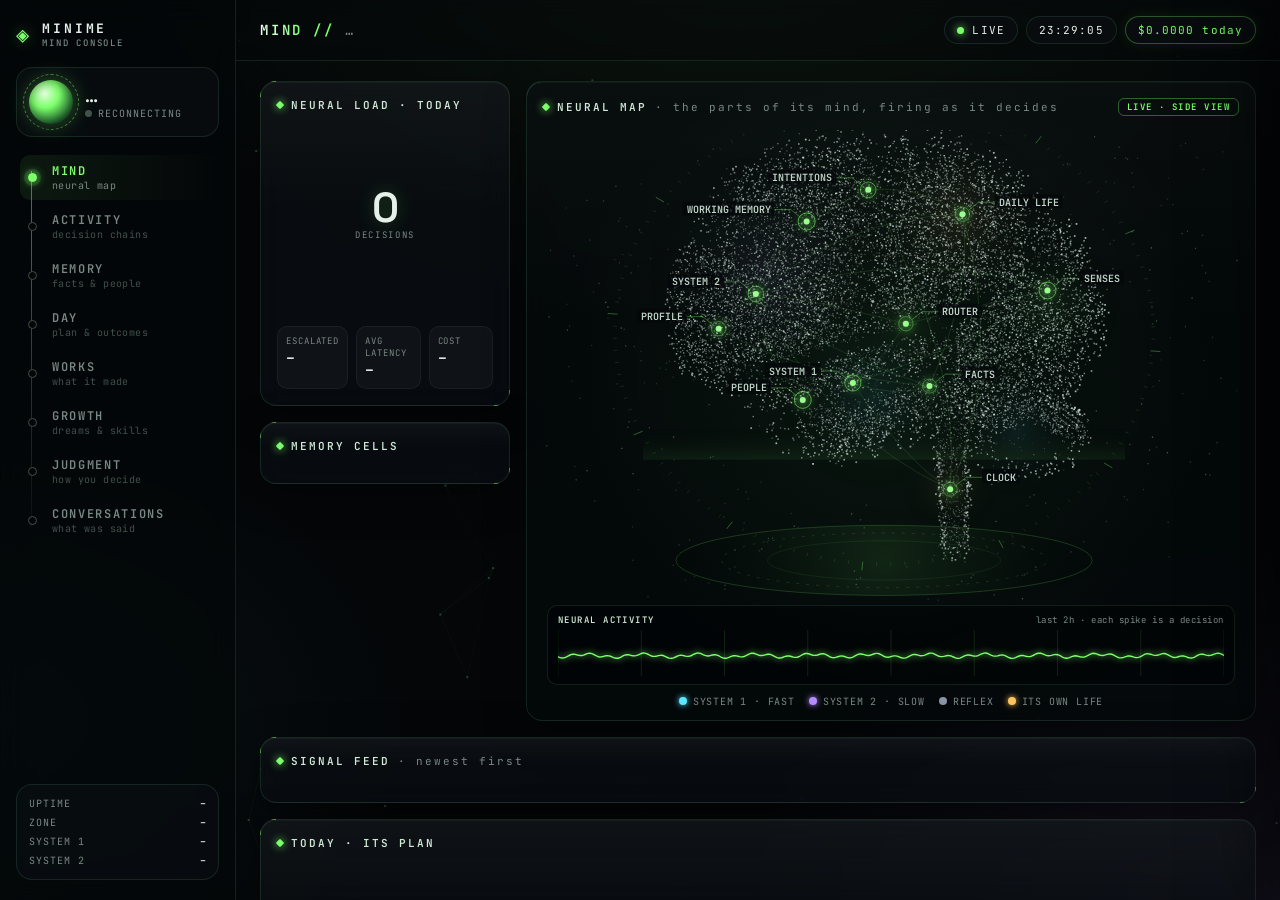
==== commit 204362c6: "Let them be given skills: know-how in the Agent Skills format - A skill is a folder with a SKILL.md " ====
--- a/internal/console/web/index.html
+++ b/internal/console/web/index.html
@@ -119,6 +119,8 @@
           <div id="approvals" class="approvals"></div>
           <div id="toolsH" class="card-h waiting-h" hidden>TOOLS</div>
           <div id="tools" class="approvals"></div>
+          <div id="skillsH" class="card-h waiting-h" hidden>SKILLS <span class="muted">· know-how you gave them</span></div>
+          <div id="skills" class="approvals"></div>
         </div>
       </div>
     </section>
